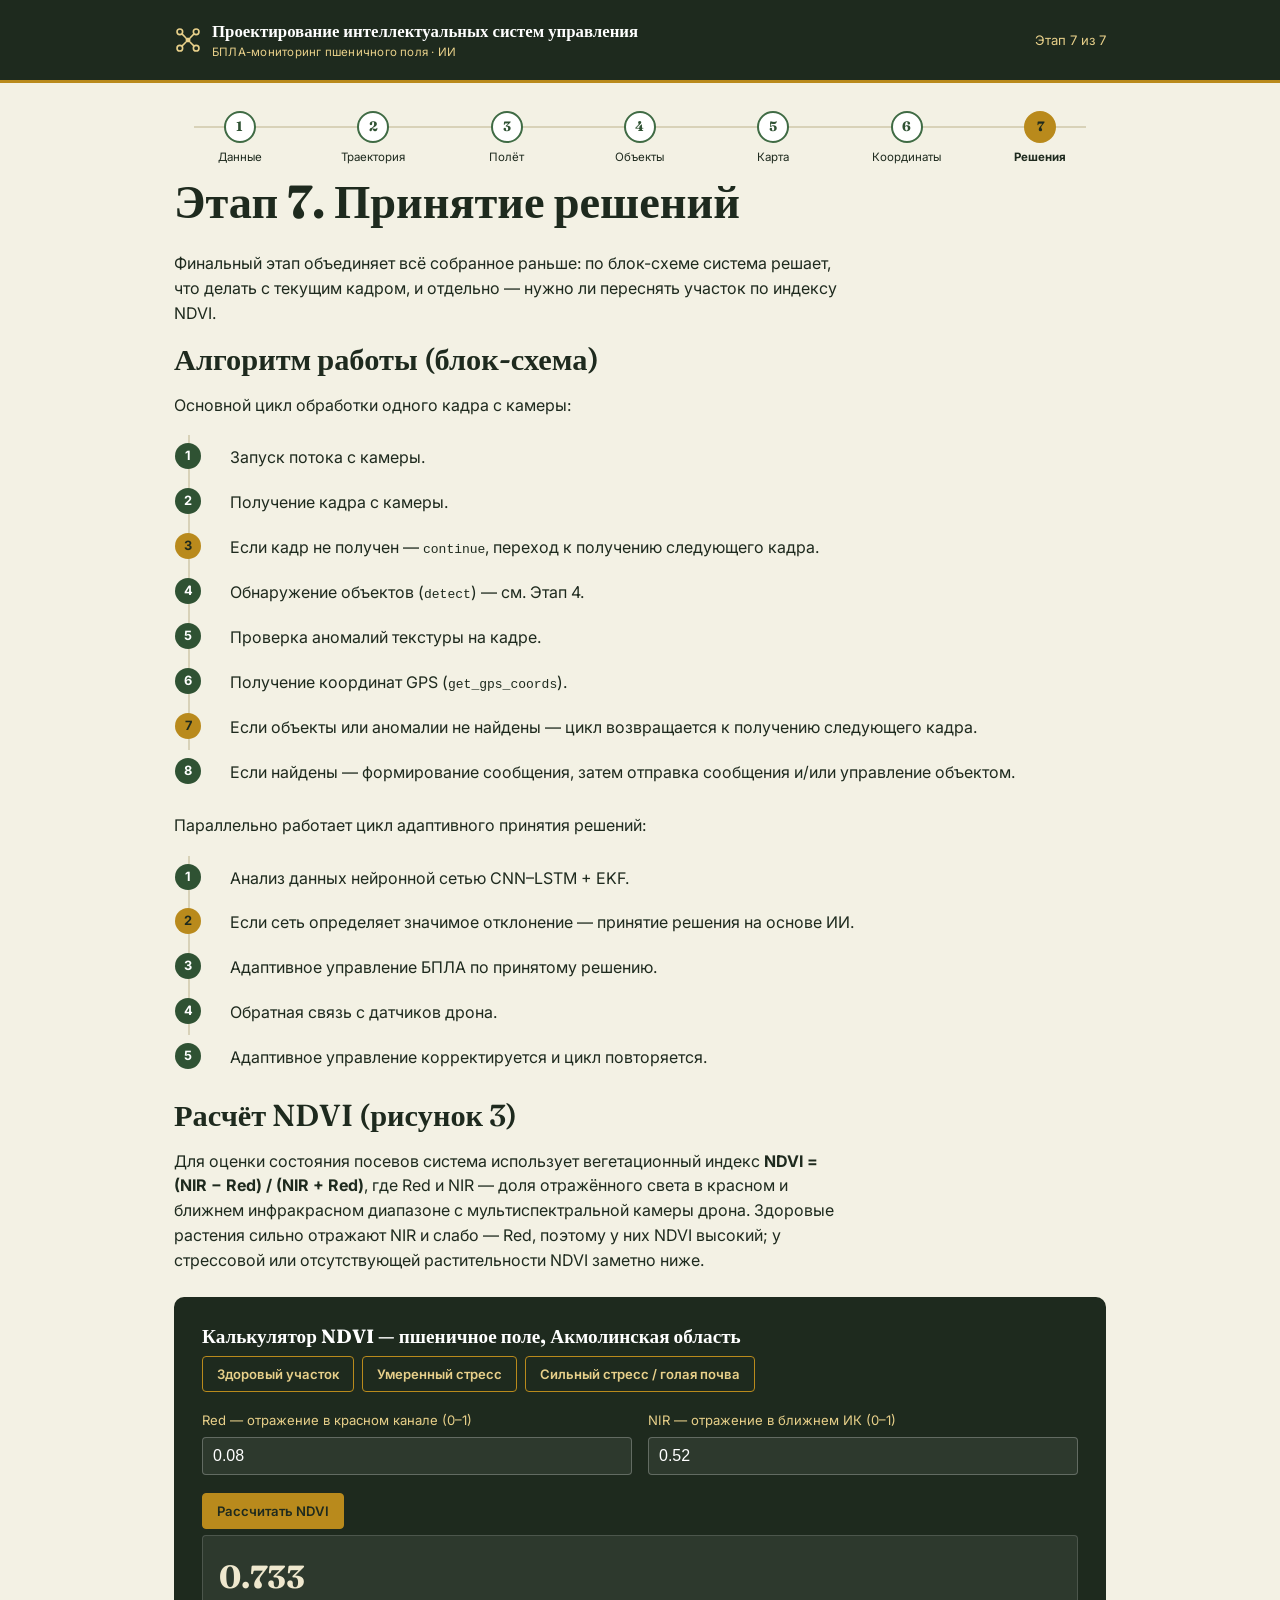
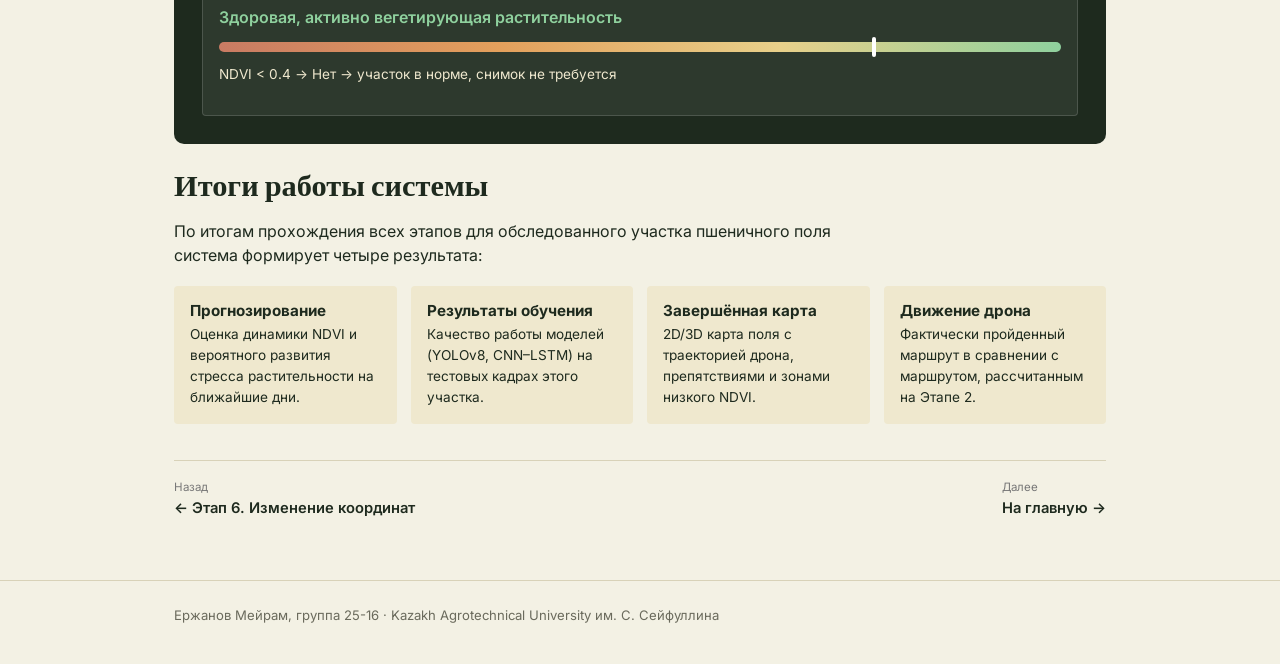
==== etap7.html @ b8118c3c "first commit" ====
<!DOCTYPE html>
<html lang="ru">
<head>
<meta charset="UTF-8">
<meta name="viewport" content="width=device-width, initial-scale=1.0">
<title>Этап 7. Принятие решений</title>
<link rel="stylesheet" href="css/style.css">
</head>
<body>

<header class="site-header">
  <div class="container">
    <a class="brand" href="index.html">
      <svg viewBox="0 0 24 24" fill="none" xmlns="http://www.w3.org/2000/svg">
        <circle cx="5" cy="5" r="2.4" stroke="#E8D08A" stroke-width="1.4"/><circle cx="19" cy="5" r="2.4" stroke="#E8D08A" stroke-width="1.4"/>
        <circle cx="5" cy="19" r="2.4" stroke="#E8D08A" stroke-width="1.4"/><circle cx="19" cy="19" r="2.4" stroke="#E8D08A" stroke-width="1.4"/>
        <line x1="6.6" y1="6.6" x2="10.3" y2="10.3" stroke="#E8D08A" stroke-width="1.4"/><line x1="17.4" y1="6.6" x2="13.7" y2="10.3" stroke="#E8D08A" stroke-width="1.4"/>
        <line x1="6.6" y1="17.4" x2="10.3" y2="13.7" stroke="#E8D08A" stroke-width="1.4"/><line x1="17.4" y1="17.4" x2="13.7" y2="13.7" stroke="#E8D08A" stroke-width="1.4"/>
        <rect x="10" y="10" width="4" height="4" rx="0.6" fill="#E8D08A"/>
      </svg>
      <span class="brand-text">Проектирование интеллектуальных систем управления<small>БПЛА-мониторинг пшеничного поля · ИИ</small></span>
    </a>
    <span class="header-tag">Этап 7 из 7</span>
  </div>
</header>

<main class="container">

  <nav class="stepper" aria-label="Этапы">
    <ul class="stepper-track">
      <li><a href="etap1.html"><span class="step-dot">1</span>Данные</a></li>
      <li><a href="etap2.html"><span class="step-dot">2</span>Траектория</a></li>
      <li><a href="etap3.html"><span class="step-dot">3</span>Полёт</a></li>
      <li><a href="etap4.html"><span class="step-dot">4</span>Объекты</a></li>
      <li><a href="etap5.html"><span class="step-dot">5</span>Карта</a></li>
      <li><a href="etap6.html"><span class="step-dot">6</span>Координаты</a></li>
      <li><a href="etap7.html"><span class="step-dot">7</span>Решения</a></li>
    </ul>
  </nav>

  <h1>Этап 7. Принятие решений</h1>
  <p class="lead">Финальный этап объединяет всё собранное раньше: по блок-схеме система решает, что делать с текущим кадром, и отдельно — нужно ли переснять участок по индексу NDVI.</p>

  <h2>Алгоритм работы (блок-схема)</h2>
  <p>Основной цикл обработки одного кадра с камеры:</p>
  <ol class="flow-list">
    <li>Запуск потока с камеры.</li>
    <li>Получение кадра с камеры.</li>
    <li class="branch">Если кадр не получен — <code>continue</code>, переход к получению следующего кадра.</li>
    <li>Обнаружение объектов (<code>detect</code>) — см. Этап 4.</li>
    <li>Проверка аномалий текстуры на кадре.</li>
    <li>Получение координат GPS (<code>get_gps_coords</code>).</li>
    <li class="branch">Если объекты или аномалии не найдены — цикл возвращается к получению следующего кадра.</li>
    <li>Если найдены — формирование сообщения, затем отправка сообщения и/или управление объектом.</li>
  </ol>

  <p>Параллельно работает цикл адаптивного принятия решений:</p>
  <ol class="flow-list">
    <li>Анализ данных нейронной сетью CNN–LSTM + EKF.</li>
    <li class="branch">Если сеть определяет значимое отклонение — принятие решения на основе ИИ.</li>
    <li>Адаптивное управление БПЛА по принятому решению.</li>
    <li>Обратная связь с датчиков дрона.</li>
    <li>Адаптивное управление корректируется и цикл повторяется.</li>
  </ol>

  <h2>Расчёт NDVI (рисунок 3)</h2>
  <p>
    Для оценки состояния посевов система использует вегетационный индекс
    <strong>NDVI = (NIR − Red) / (NIR + Red)</strong>, где Red и NIR — доля
    отражённого света в красном и ближнем инфракрасном диапазоне с
    мультиспектральной камеры дрона. Здоровые растения сильно отражают NIR
    и слабо — Red, поэтому у них NDVI высокий; у стрессовой или отсутствующей
    растительности NDVI заметно ниже.
  </p>

  <div class="ndvi-box">
    <h3>Калькулятор NDVI — пшеничное поле, Акмолинская область</h3>
    <div class="ndvi-presets">
      <button class="btn" data-preset="healthy">Здоровый участок</button>
      <button class="btn" data-preset="moderate">Умеренный стресс</button>
      <button class="btn" data-preset="severe">Сильный стресс / голая почва</button>
    </div>
    <div class="ndvi-grid">
      <div class="ndvi-field">
        <label for="red-input">Red — отражение в красном канале (0–1)</label>
        <input id="red-input" type="number" step="0.01" min="0" max="1" value="0.08">
      </div>
      <div class="ndvi-field">
        <label for="nir-input">NIR — отражение в ближнем ИК (0–1)</label>
        <input id="nir-input" type="number" step="0.01" min="0" max="1" value="0.52">
      </div>
    </div>
    <button class="btn primary" id="calc-btn">Рассчитать NDVI</button>

    <div class="ndvi-result">
      <span class="value" id="ndvi-value">—</span>
      <span class="status" id="ndvi-status"></span>
      <div class="ndvi-bar"><div class="marker" id="ndvi-marker"></div></div>
      <p id="ndvi-decision" style="margin-top:12px;font-size:.85rem;"></p>
    </div>
  </div>

  <h2>Итоги работы системы</h2>
  <p>По итогам прохождения всех этапов для обследованного участка пшеничного поля система формирует четыре результата:</p>
  <div class="results-grid">
    <div class="result-card">
      <h3>Прогнозирование</h3>
      <p>Оценка динамики NDVI и вероятного развития стресса растительности на ближайшие дни.</p>
    </div>
    <div class="result-card">
      <h3>Результаты обучения</h3>
      <p>Качество работы моделей (YOLOv8, CNN–LSTM) на тестовых кадрах этого участка.</p>
    </div>
    <div class="result-card">
      <h3>Завершённая карта</h3>
      <p>2D/3D карта поля с траекторией дрона, препятствиями и зонами низкого NDVI.</p>
    </div>
    <div class="result-card">
      <h3>Движение дрона</h3>
      <p>Фактически пройденный маршрут в сравнении с маршрутом, рассчитанным на Этапе 2.</p>
    </div>
  </div>

  <div class="stage-nav">
    <a href="etap6.html"><span class="lbl">Назад</span>← Этап 6. Изменение координат</a>
    <a href="index.html"><span class="lbl">Далее</span>На главную →</a>
  </div>

</main>

<footer class="site-footer">
  <div class="container">Ержанов Мейрам, группа 25-16 · Kazakh Agrotechnical University им. С. Сейфуллина</div>
</footer>

<script src="js/script.js"></script>
<script src="js/ndvi.js"></script>
</body>
</html>
---- css/style.css ----
/* ===========================================================
   Проектирование интеллектуальных систем управления
   Тема: поле / дрон / агрономия
   =========================================================== */

@import url('https://fonts.googleapis.com/css2?family=Fraunces:ital,opsz,wght@0,9..144,400;0,9..144,600;0,9..144,700;1,9..144,500&family=Inter:wght@400;500;600;700&display=swap');

:root{
  --field-dark:    #1E2A1E;   /* текст / тёмные панели */
  --field-green:   #2F5233;   /* основной зелёный */
  --field-green-2: #3F6B44;   /* чуть светлее, для акцентов */
  --wheat-gold:    #B98A1C;   /* пшеничный золотой — акцент */
  --wheat-gold-lt: #E8D08A;
  --wheat-pale:    #EFE8CE;   /* тёплая панель */
  --soil-brown:    #6B4A33;
  --bg:            #F3F1E4;   /* фон страницы */
  --white:         #FFFFFF;
  --line:          #D8D2B8;

  --font-display: 'Fraunces', serif;
  --font-body: 'Inter', sans-serif;

  --radius-s: 4px;
  --radius-m: 10px;
}

*{ box-sizing: border-box; }
html{ scroll-behavior: smooth; }

body{
  margin:0;
  background: var(--bg);
  color: var(--field-dark);
  font-family: var(--font-body);
  line-height: 1.55;
  -webkit-font-smoothing: antialiased;
}

h1,h2,h3{
  font-family: var(--font-display);
  font-weight: 600;
  color: var(--field-dark);
  line-height: 1.15;
  margin: 0 0 0.5em;
}
h1{ font-size: clamp(2rem, 4vw, 2.9rem); font-weight: 700; }
h2{ font-size: clamp(1.4rem, 2.6vw, 1.9rem); }
h3{ font-size: 1.15rem; font-family: var(--font-body); font-weight: 700; }

p{ max-width: 68ch; }
a{ color: var(--field-green); }

.container{
  max-width: 980px;
  margin: 0 auto;
  padding: 0 24px;
}

/* ---------- Шапка / навигация ---------- */
.site-header{
  background: var(--field-dark);
  color: var(--wheat-pale);
  padding: 18px 0;
  border-bottom: 3px solid var(--wheat-gold);
}
.site-header .container{
  display:flex;
  align-items:center;
  justify-content:space-between;
  flex-wrap: wrap;
  gap: 10px;
}
.brand{
  display:flex;
  align-items:center;
  gap: 10px;
  text-decoration:none;
  color: var(--white);
}
.brand svg{ width: 28px; height: 28px; flex-shrink:0; }
.brand-text{
  font-family: var(--font-display);
  font-weight: 700;
  font-size: 1.05rem;
  color: var(--white);
}
.brand-text small{
  display:block;
  font-family: var(--font-body);
  font-weight: 400;
  font-size: 0.72rem;
  color: var(--wheat-gold-lt);
  letter-spacing: .02em;
}
.header-tag{
  font-size: .82rem;
  color: var(--wheat-gold-lt);
}

/* ---------- Степпер (7 этапов) ---------- */
.stepper{
  margin: 28px 0 8px;
}
.stepper-track{
  display:flex;
  list-style:none;
  padding:0; margin:0;
  position: relative;
  gap: 2px;
}
.stepper-track::before{
  content:"";
  position:absolute;
  top: 15px;
  left: 20px; right: 20px;
  height: 2px;
  background: var(--line);
  z-index:0;
}
.stepper-track li{
  flex:1;
  text-align:center;
  position:relative;
  z-index:1;
}
.stepper-track a{
  display:flex;
  flex-direction:column;
  align-items:center;
  gap:6px;
  text-decoration:none;
  color: var(--field-dark);
  font-size: .72rem;
}
.step-dot{
  width:32px; height:32px;
  border-radius:50%;
  background: var(--white);
  border: 2px solid var(--field-green-2);
  display:flex; align-items:center; justify-content:center;
  font-family: var(--font-display);
  font-weight:700;
  font-size: .85rem;
  color: var(--field-green);
}
.stepper-track li.active .step-dot{
  background: var(--wheat-gold);
  border-color: var(--wheat-gold);
  color: var(--field-dark);
}
.stepper-track li.active a{ font-weight:700; }
.stepper-track a:hover .step-dot{ border-color: var(--wheat-gold); }

@media (max-width: 720px){
  .stepper-track{ flex-wrap:wrap; }
  .stepper-track::before{ display:none; }
  .stepper-track li{ flex: 0 1 23%; }
  .stepper-track a{ font-size:.65rem; }
}

/* ---------- Главная: путь по полю ---------- */
.hero{
  padding: 46px 0 10px;
}
.hero .eyebrow-img{ /* decorative field row icon, not a label */
  display:block; margin-bottom: 14px;
}
.hero p.lead{
  font-size: 1.08rem;
  color: #3A3A30;
}

.field-path{
  margin: 40px 0 10px;
  padding: 36px 24px 28px;
  background: var(--field-green);
  border-radius: var(--radius-m);
  position: relative;
  overflow:hidden;
}
.field-path::before{ /* furrow lines texture */
  content:"";
  position:absolute; inset:0;
  background: repeating-linear-gradient(
    180deg,
    rgba(255,255,255,0.035) 0px,
    rgba(255,255,255,0.035) 2px,
    transparent 2px,
    transparent 22px
  );
  pointer-events:none;
}
.field-path h2{ color: var(--wheat-gold-lt); position:relative; }
.field-path .sub{ color: var(--wheat-pale); opacity:.85; margin-bottom: 26px; position:relative; max-width: 60ch;}

.path-grid{
  display:grid;
  grid-template-columns: repeat(auto-fit, minmax(190px, 1fr));
  gap: 14px;
  position:relative;
}
.path-node{
  display:block;
  background: rgba(255,255,255,0.08);
  border: 1px solid rgba(255,255,255,0.18);
  border-radius: var(--radius-s);
  padding: 16px 16px 18px;
  text-decoration:none;
  color: var(--white);
  transition: background .15s ease, border-color .15s ease, transform .15s ease;
}
.path-node:hover{
  background: rgba(255,255,255,0.16);
  border-color: var(--wheat-gold);
  transform: translateY(-2px);
}
.path-node .n{
  font-family: var(--font-display);
  font-weight:700;
  color: var(--wheat-gold);
  font-size: .8rem;
  display:block;
  margin-bottom: 6px;
}
.path-node h3{
  color: var(--white);
  font-family: var(--font-body);
  font-size: 1rem;
  margin-bottom: 6px;
}
.path-node p{
  color: var(--wheat-pale);
  font-size: .85rem;
  margin:0;
  opacity: .9;
}

/* ---------- Панели / блоки контента ---------- */
.panel{
  background: var(--white);
  border-left: 4px solid var(--field-green-2);
  border-radius: 0 var(--radius-s) var(--radius-s) 0;
  padding: 20px 24px;
  margin: 20px 0;
}
.panel.gold{ border-left-color: var(--wheat-gold); }
.panel.soil{ border-left-color: var(--soil-brown); }

.tasklist{ margin: 10px 0 0; padding-left: 20px; }
.tasklist li{ margin-bottom: 6px; }

/* ---------- Таблица методов ИИ ---------- */
.ai-table-wrap{ overflow-x:auto; margin: 18px 0 30px; }
table.ai-table{
  border-collapse: collapse;
  width: 100%;
  font-size: .92rem;
  background: var(--white);
}
table.ai-table caption{
  text-align:left;
  font-family: var(--font-display);
  font-weight:600;
  margin-bottom: 10px;
  font-size: 1.05rem;
}
table.ai-table th, table.ai-table td{
  border: 1px solid var(--line);
  padding: 10px 12px;
  text-align:left;
  vertical-align: top;
}
table.ai-table thead th{
  background: var(--field-dark);
  color: var(--wheat-gold-lt);
  font-weight:600;
}
table.ai-table tbody tr:nth-child(odd){ background: var(--wheat-pale); }

/* ---------- Пред/след навигация по этапам ---------- */
.stage-nav{
  display:flex;
  justify-content:space-between;
  gap: 12px;
  margin: 36px 0 10px;
  padding-top: 18px;
  border-top: 1px solid var(--line);
}
.stage-nav a{
  text-decoration:none;
  color: var(--field-dark);
  font-weight:600;
  font-size: .92rem;
}
.stage-nav a:hover{ color: var(--wheat-gold); }
.stage-nav .lbl{ display:block; font-size:.72rem; color:#777; font-weight:400; }

/* ---------- NDVI калькулятор ---------- */
.ndvi-box{
  background: var(--field-dark);
  color: var(--wheat-pale);
  border-radius: var(--radius-m);
  padding: 28px;
  margin: 24px 0;
}
.ndvi-box h3{ color: var(--white); font-family: var(--font-display); font-size:1.2rem; }
.ndvi-grid{
  display:grid;
  grid-template-columns: 1fr 1fr;
  gap: 16px;
  margin: 18px 0;
}
.ndvi-field label{
  display:block; font-size:.82rem; margin-bottom: 6px; color: var(--wheat-gold-lt);
}
.ndvi-field input{
  width:100%;
  padding: 9px 10px;
  border-radius: var(--radius-s);
  border: 1px solid rgba(255,255,255,.25);
  background: rgba(255,255,255,.07);
  color: var(--white);
  font-size: 1rem;
}
.ndvi-presets{ display:flex; gap:8px; flex-wrap:wrap; margin-bottom: 18px; }
.btn{
  font-family: var(--font-body);
  font-weight:600;
  font-size:.82rem;
  padding: 9px 14px;
  border-radius: var(--radius-s);
  border: 1px solid var(--wheat-gold);
  background: transparent;
  color: var(--wheat-gold-lt);
  cursor:pointer;
}
.btn:hover{ background: var(--wheat-gold); color: var(--field-dark); }
.btn.primary{ background: var(--wheat-gold); color: var(--field-dark); }
.btn.primary:hover{ background: var(--wheat-gold-lt); }

.ndvi-result{
  margin-top: 6px;
  padding: 16px;
  border-radius: var(--radius-s);
  background: rgba(255,255,255,.07);
  border: 1px solid rgba(255,255,255,.15);
}
.ndvi-result .value{
  font-family: var(--font-display);
  font-size: 2rem;
  font-weight:700;
}
.ndvi-result .status{ font-weight:600; margin-top:4px; display:block; }
.status-healthy{ color: #8FD19E; }
.status-mild{ color: #E8D08A; }
.status-stress{ color: #E3A05C; }
.status-bare{ color: #C97B63; }
.ndvi-bar{
  height: 10px; border-radius: 5px; margin-top: 12px;
  background: linear-gradient(90deg,#C97B63,#E3A05C,#E8D08A,#8FD19E);
  position: relative;
}
.ndvi-bar .marker{
  position:absolute; top:-5px;
  width: 4px; height: 20px; background: var(--white);
  border-radius: 2px;
  transform: translateX(-50%);
}

/* ---------- Блок-схема (список шагов) ---------- */
.flow-list{
  list-style: none;
  padding:0; margin: 18px 0;
  counter-reset: flow;
}
.flow-list li{
  counter-increment: flow;
  position: relative;
  padding: 10px 0 10px 40px;
  border-left: 2px solid var(--line);
  margin-left: 14px;
}
.flow-list li::before{
  content: counter(flow);
  position:absolute; left:-15px; top:8px;
  width: 26px; height:26px; border-radius:50%;
  background: var(--field-green);
  color: var(--white);
  font-size: .8rem; font-weight:700;
  display:flex; align-items:center; justify-content:center;
}
.flow-list li.branch::before{ background: var(--wheat-gold); color: var(--field-dark); }
.flow-list li:last-child{ border-left-color: transparent; }

/* ---------- Итоги ---------- */
.results-grid{
  display:grid;
  grid-template-columns: repeat(auto-fit, minmax(200px,1fr));
  gap: 14px;
  margin: 18px 0 30px;
}
.result-card{
  background: var(--wheat-pale);
  border-radius: var(--radius-s);
  padding: 16px;
}
.result-card h3{ font-size: .95rem; margin-bottom: 4px; }
.result-card p{ font-size: .85rem; margin:0; }

/* ---------- Подвал ---------- */
.site-footer{
  margin-top: 60px;
  padding: 24px 0 40px;
  border-top: 1px solid var(--line);
  color: #6A6A5C;
  font-size: .82rem;
}
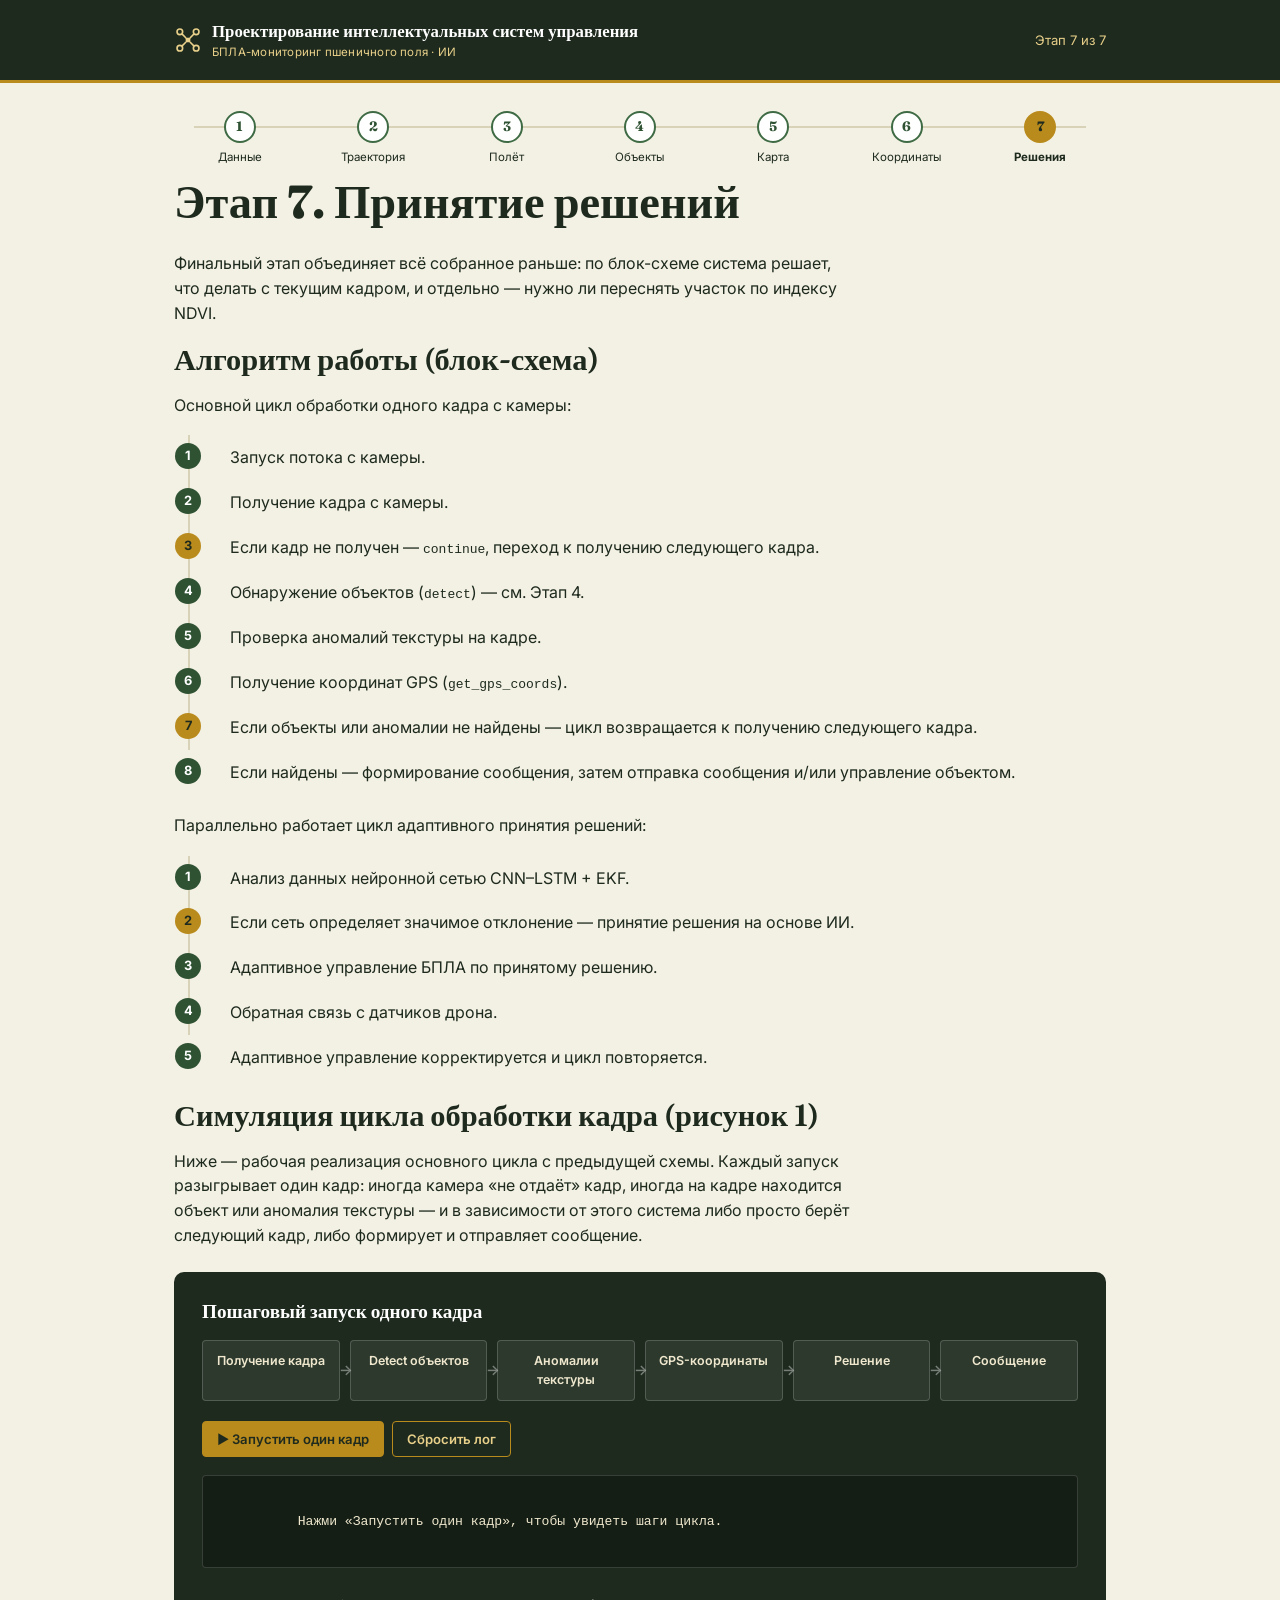
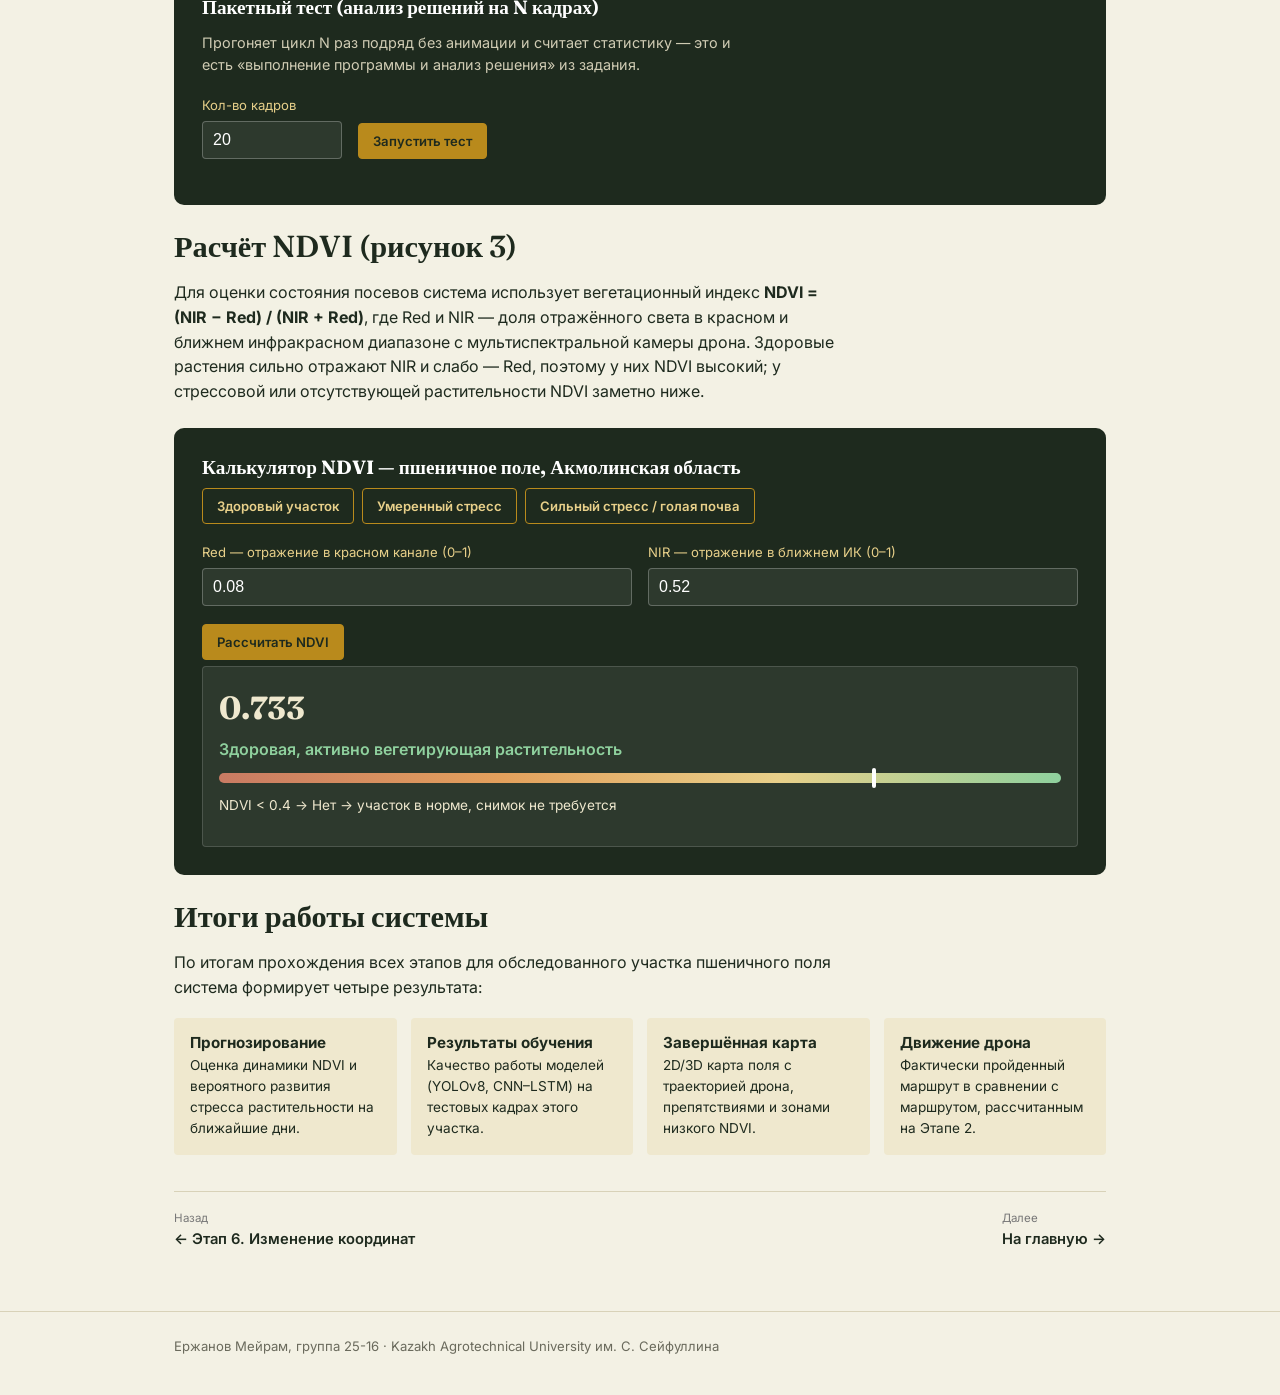
==== commit c70b65f4: "general update" ====
--- a/etap7.html
+++ b/etap7.html
@@ -1,138 +1,336 @@
-<!DOCTYPE html>
+<!doctype html>
 <html lang="ru">
-<head>
-<meta charset="UTF-8">
-<meta name="viewport" content="width=device-width, initial-scale=1.0">
-<title>Этап 7. Принятие решений</title>
-<link rel="stylesheet" href="css/style.css">
-</head>
-<body>
-
-<header class="site-header">
-  <div class="container">
-    <a class="brand" href="index.html">
-      <svg viewBox="0 0 24 24" fill="none" xmlns="http://www.w3.org/2000/svg">
-        <circle cx="5" cy="5" r="2.4" stroke="#E8D08A" stroke-width="1.4"/><circle cx="19" cy="5" r="2.4" stroke="#E8D08A" stroke-width="1.4"/>
-        <circle cx="5" cy="19" r="2.4" stroke="#E8D08A" stroke-width="1.4"/><circle cx="19" cy="19" r="2.4" stroke="#E8D08A" stroke-width="1.4"/>
-        <line x1="6.6" y1="6.6" x2="10.3" y2="10.3" stroke="#E8D08A" stroke-width="1.4"/><line x1="17.4" y1="6.6" x2="13.7" y2="10.3" stroke="#E8D08A" stroke-width="1.4"/>
-        <line x1="6.6" y1="17.4" x2="10.3" y2="13.7" stroke="#E8D08A" stroke-width="1.4"/><line x1="17.4" y1="17.4" x2="13.7" y2="13.7" stroke="#E8D08A" stroke-width="1.4"/>
-        <rect x="10" y="10" width="4" height="4" rx="0.6" fill="#E8D08A"/>
-      </svg>
-      <span class="brand-text">Проектирование интеллектуальных систем управления<small>БПЛА-мониторинг пшеничного поля · ИИ</small></span>
-    </a>
-    <span class="header-tag">Этап 7 из 7</span>
-  </div>
-</header>
-
-<main class="container">
-
-  <nav class="stepper" aria-label="Этапы">
-    <ul class="stepper-track">
-      <li><a href="etap1.html"><span class="step-dot">1</span>Данные</a></li>
-      <li><a href="etap2.html"><span class="step-dot">2</span>Траектория</a></li>
-      <li><a href="etap3.html"><span class="step-dot">3</span>Полёт</a></li>
-      <li><a href="etap4.html"><span class="step-dot">4</span>Объекты</a></li>
-      <li><a href="etap5.html"><span class="step-dot">5</span>Карта</a></li>
-      <li><a href="etap6.html"><span class="step-dot">6</span>Координаты</a></li>
-      <li><a href="etap7.html"><span class="step-dot">7</span>Решения</a></li>
-    </ul>
-  </nav>
-
-  <h1>Этап 7. Принятие решений</h1>
-  <p class="lead">Финальный этап объединяет всё собранное раньше: по блок-схеме система решает, что делать с текущим кадром, и отдельно — нужно ли переснять участок по индексу NDVI.</p>
-
-  <h2>Алгоритм работы (блок-схема)</h2>
-  <p>Основной цикл обработки одного кадра с камеры:</p>
-  <ol class="flow-list">
-    <li>Запуск потока с камеры.</li>
-    <li>Получение кадра с камеры.</li>
-    <li class="branch">Если кадр не получен — <code>continue</code>, переход к получению следующего кадра.</li>
-    <li>Обнаружение объектов (<code>detect</code>) — см. Этап 4.</li>
-    <li>Проверка аномалий текстуры на кадре.</li>
-    <li>Получение координат GPS (<code>get_gps_coords</code>).</li>
-    <li class="branch">Если объекты или аномалии не найдены — цикл возвращается к получению следующего кадра.</li>
-    <li>Если найдены — формирование сообщения, затем отправка сообщения и/или управление объектом.</li>
-  </ol>
-
-  <p>Параллельно работает цикл адаптивного принятия решений:</p>
-  <ol class="flow-list">
-    <li>Анализ данных нейронной сетью CNN–LSTM + EKF.</li>
-    <li class="branch">Если сеть определяет значимое отклонение — принятие решения на основе ИИ.</li>
-    <li>Адаптивное управление БПЛА по принятому решению.</li>
-    <li>Обратная связь с датчиков дрона.</li>
-    <li>Адаптивное управление корректируется и цикл повторяется.</li>
-  </ol>
-
-  <h2>Расчёт NDVI (рисунок 3)</h2>
-  <p>
-    Для оценки состояния посевов система использует вегетационный индекс
-    <strong>NDVI = (NIR − Red) / (NIR + Red)</strong>, где Red и NIR — доля
-    отражённого света в красном и ближнем инфракрасном диапазоне с
-    мультиспектральной камеры дрона. Здоровые растения сильно отражают NIR
-    и слабо — Red, поэтому у них NDVI высокий; у стрессовой или отсутствующей
-    растительности NDVI заметно ниже.
-  </p>
-
-  <div class="ndvi-box">
-    <h3>Калькулятор NDVI — пшеничное поле, Акмолинская область</h3>
-    <div class="ndvi-presets">
-      <button class="btn" data-preset="healthy">Здоровый участок</button>
-      <button class="btn" data-preset="moderate">Умеренный стресс</button>
-      <button class="btn" data-preset="severe">Сильный стресс / голая почва</button>
-    </div>
-    <div class="ndvi-grid">
-      <div class="ndvi-field">
-        <label for="red-input">Red — отражение в красном канале (0–1)</label>
-        <input id="red-input" type="number" step="0.01" min="0" max="1" value="0.08">
-      </div>
-      <div class="ndvi-field">
-        <label for="nir-input">NIR — отражение в ближнем ИК (0–1)</label>
-        <input id="nir-input" type="number" step="0.01" min="0" max="1" value="0.52">
-      </div>
-    </div>
-    <button class="btn primary" id="calc-btn">Рассчитать NDVI</button>
-
-    <div class="ndvi-result">
-      <span class="value" id="ndvi-value">—</span>
-      <span class="status" id="ndvi-status"></span>
-      <div class="ndvi-bar"><div class="marker" id="ndvi-marker"></div></div>
-      <p id="ndvi-decision" style="margin-top:12px;font-size:.85rem;"></p>
-    </div>
-  </div>
-
-  <h2>Итоги работы системы</h2>
-  <p>По итогам прохождения всех этапов для обследованного участка пшеничного поля система формирует четыре результата:</p>
-  <div class="results-grid">
-    <div class="result-card">
-      <h3>Прогнозирование</h3>
-      <p>Оценка динамики NDVI и вероятного развития стресса растительности на ближайшие дни.</p>
-    </div>
-    <div class="result-card">
-      <h3>Результаты обучения</h3>
-      <p>Качество работы моделей (YOLOv8, CNN–LSTM) на тестовых кадрах этого участка.</p>
-    </div>
-    <div class="result-card">
-      <h3>Завершённая карта</h3>
-      <p>2D/3D карта поля с траекторией дрона, препятствиями и зонами низкого NDVI.</p>
-    </div>
-    <div class="result-card">
-      <h3>Движение дрона</h3>
-      <p>Фактически пройденный маршрут в сравнении с маршрутом, рассчитанным на Этапе 2.</p>
-    </div>
-  </div>
-
-  <div class="stage-nav">
-    <a href="etap6.html"><span class="lbl">Назад</span>← Этап 6. Изменение координат</a>
-    <a href="index.html"><span class="lbl">Далее</span>На главную →</a>
-  </div>
-
-</main>
-
-<footer class="site-footer">
-  <div class="container">Ержанов Мейрам, группа 25-16 · Kazakh Agrotechnical University им. С. Сейфуллина</div>
-</footer>
-
-<script src="js/script.js"></script>
-<script src="js/ndvi.js"></script>
-</body>
+  <head>
+    <meta charset="UTF-8" />
+    <meta name="viewport" content="width=device-width, initial-scale=1.0" />
+    <title>Этап 7. Принятие решений</title>
+    <link rel="stylesheet" href="css/style.css" />
+  </head>
+  <body>
+    <header class="site-header">
+      <div class="container">
+        <a class="brand" href="index.html">
+          <svg
+            viewBox="0 0 24 24"
+            fill="none"
+            xmlns="http://www.w3.org/2000/svg"
+          >
+            <circle cx="5" cy="5" r="2.4" stroke="#E8D08A" stroke-width="1.4" />
+            <circle
+              cx="19"
+              cy="5"
+              r="2.4"
+              stroke="#E8D08A"
+              stroke-width="1.4"
+            />
+            <circle
+              cx="5"
+              cy="19"
+              r="2.4"
+              stroke="#E8D08A"
+              stroke-width="1.4"
+            />
+            <circle
+              cx="19"
+              cy="19"
+              r="2.4"
+              stroke="#E8D08A"
+              stroke-width="1.4"
+            />
+            <line
+              x1="6.6"
+              y1="6.6"
+              x2="10.3"
+              y2="10.3"
+              stroke="#E8D08A"
+              stroke-width="1.4"
+            />
+            <line
+              x1="17.4"
+              y1="6.6"
+              x2="13.7"
+              y2="10.3"
+              stroke="#E8D08A"
+              stroke-width="1.4"
+            />
+            <line
+              x1="6.6"
+              y1="17.4"
+              x2="10.3"
+              y2="13.7"
+              stroke="#E8D08A"
+              stroke-width="1.4"
+            />
+            <line
+              x1="17.4"
+              y1="17.4"
+              x2="13.7"
+              y2="13.7"
+              stroke="#E8D08A"
+              stroke-width="1.4"
+            />
+            <rect x="10" y="10" width="4" height="4" rx="0.6" fill="#E8D08A" />
+          </svg>
+          <span class="brand-text"
+            >Проектирование интеллектуальных систем управления<small
+              >БПЛА-мониторинг пшеничного поля · ИИ</small
+            ></span
+          >
+        </a>
+        <span class="header-tag">Этап 7 из 7</span>
+      </div>
+    </header>
+
+    <main class="container">
+      <nav class="stepper" aria-label="Этапы">
+        <ul class="stepper-track">
+          <li>
+            <a href="etap1.html"><span class="step-dot">1</span>Данные</a>
+          </li>
+          <li>
+            <a href="etap2.html"><span class="step-dot">2</span>Траектория</a>
+          </li>
+          <li>
+            <a href="etap3.html"><span class="step-dot">3</span>Полёт</a>
+          </li>
+          <li>
+            <a href="etap4.html"><span class="step-dot">4</span>Объекты</a>
+          </li>
+          <li>
+            <a href="etap5.html"><span class="step-dot">5</span>Карта</a>
+          </li>
+          <li>
+            <a href="etap6.html"><span class="step-dot">6</span>Координаты</a>
+          </li>
+          <li>
+            <a href="etap7.html"><span class="step-dot">7</span>Решения</a>
+          </li>
+        </ul>
+      </nav>
+
+      <h1>Этап 7. Принятие решений</h1>
+      <p class="lead">
+        Финальный этап объединяет всё собранное раньше: по блок-схеме система
+        решает, что делать с текущим кадром, и отдельно — нужно ли переснять
+        участок по индексу NDVI.
+      </p>
+
+      <h2>Алгоритм работы (блок-схема)</h2>
+      <p>Основной цикл обработки одного кадра с камеры:</p>
+      <ol class="flow-list">
+        <li>Запуск потока с камеры.</li>
+        <li>Получение кадра с камеры.</li>
+        <li class="branch">
+          Если кадр не получен — <code>continue</code>, переход к получению
+          следующего кадра.
+        </li>
+        <li>Обнаружение объектов (<code>detect</code>) — см. Этап 4.</li>
+        <li>Проверка аномалий текстуры на кадре.</li>
+        <li>Получение координат GPS (<code>get_gps_coords</code>).</li>
+        <li class="branch">
+          Если объекты или аномалии не найдены — цикл возвращается к получению
+          следующего кадра.
+        </li>
+        <li>
+          Если найдены — формирование сообщения, затем отправка сообщения и/или
+          управление объектом.
+        </li>
+      </ol>
+
+      <p>Параллельно работает цикл адаптивного принятия решений:</p>
+      <ol class="flow-list">
+        <li>Анализ данных нейронной сетью CNN–LSTM + EKF.</li>
+        <li class="branch">
+          Если сеть определяет значимое отклонение — принятие решения на основе
+          ИИ.
+        </li>
+        <li>Адаптивное управление БПЛА по принятому решению.</li>
+        <li>Обратная связь с датчиков дрона.</li>
+        <li>Адаптивное управление корректируется и цикл повторяется.</li>
+      </ol>
+
+      <h2>Симуляция цикла обработки кадра (рисунок 1)</h2>
+      <p>
+        Ниже — рабочая реализация основного цикла с предыдущей схемы. Каждый
+        запуск разыгрывает один кадр: иногда камера «не отдаёт» кадр, иногда на
+        кадре находится объект или аномалия текстуры — и в зависимости от этого
+        система либо просто берёт следующий кадр, либо формирует и отправляет
+        сообщение.
+      </p>
+
+      <div class="ndvi-box sim-box">
+        <h3>Пошаговый запуск одного кадра</h3>
+
+        <div class="mini-flow" aria-hidden="true">
+          <div class="mini-step" id="step-frame">Получение кадра</div>
+          <div class="mini-step" id="step-detect">Detect объектов</div>
+          <div class="mini-step" id="step-anomaly">Аномалии текстуры</div>
+          <div class="mini-step" id="step-gps">GPS-координаты</div>
+          <div class="mini-step" id="step-decision">Решение</div>
+          <div class="mini-step" id="step-message">Сообщение</div>
+        </div>
+
+        <div class="ndvi-presets">
+          <button class="btn primary" id="sim-run-btn">
+            ▶ Запустить один кадр
+          </button>
+          <button class="btn" id="sim-reset-btn">Сбросить лог</button>
+        </div>
+
+        <div class="sim-log" id="sim-log">
+          Нажми «Запустить один кадр», чтобы увидеть шаги цикла.
+        </div>
+
+        <h3 style="margin-top: 28px">
+          Пакетный тест (анализ решений на N кадрах)
+        </h3>
+        <p
+          style="
+            color: var(--wheat-pale);
+            opacity: 0.85;
+            font-size: 0.9rem;
+            max-width: 60ch;
+          "
+        >
+          Прогоняет цикл N раз подряд без анимации и считает статистику — это и
+          есть «выполнение программы и анализ решения» из задания.
+        </p>
+        <div
+          class="ndvi-grid"
+          style="grid-template-columns: 140px 1fr; align-items: end"
+        >
+          <div class="ndvi-field">
+            <label for="sim-batch-count">Кол-во кадров</label>
+            <input
+              id="sim-batch-count"
+              type="number"
+              min="1"
+              max="500"
+              value="20"
+            />
+          </div>
+          <div>
+            <button class="btn primary" id="sim-batch-btn">
+              Запустить тест
+            </button>
+          </div>
+        </div>
+        <div class="sim-stats" id="sim-stats"></div>
+      </div>
+
+      <h2>Расчёт NDVI (рисунок 3)</h2>
+      <p>
+        Для оценки состояния посевов система использует вегетационный индекс
+        <strong>NDVI = (NIR − Red) / (NIR + Red)</strong>, где Red и NIR — доля
+        отражённого света в красном и ближнем инфракрасном диапазоне с
+        мультиспектральной камеры дрона. Здоровые растения сильно отражают NIR и
+        слабо — Red, поэтому у них NDVI высокий; у стрессовой или отсутствующей
+        растительности NDVI заметно ниже.
+      </p>
+
+      <div class="ndvi-box">
+        <h3>Калькулятор NDVI — пшеничное поле, Акмолинская область</h3>
+        <div class="ndvi-presets">
+          <button class="btn" data-preset="healthy">Здоровый участок</button>
+          <button class="btn" data-preset="moderate">Умеренный стресс</button>
+          <button class="btn" data-preset="severe">
+            Сильный стресс / голая почва
+          </button>
+        </div>
+        <div class="ndvi-grid">
+          <div class="ndvi-field">
+            <label for="red-input"
+              >Red — отражение в красном канале (0–1)</label
+            >
+            <input
+              id="red-input"
+              type="number"
+              step="0.01"
+              min="0"
+              max="1"
+              value="0.08"
+            />
+          </div>
+          <div class="ndvi-field">
+            <label for="nir-input">NIR — отражение в ближнем ИК (0–1)</label>
+            <input
+              id="nir-input"
+              type="number"
+              step="0.01"
+              min="0"
+              max="1"
+              value="0.52"
+            />
+          </div>
+        </div>
+        <button class="btn primary" id="calc-btn">Рассчитать NDVI</button>
+
+        <div class="ndvi-result">
+          <span class="value" id="ndvi-value">—</span>
+          <span class="status" id="ndvi-status"></span>
+          <div class="ndvi-bar">
+            <div class="marker" id="ndvi-marker"></div>
+          </div>
+          <p
+            id="ndvi-decision"
+            style="margin-top: 12px; font-size: 0.85rem"
+          ></p>
+        </div>
+      </div>
+
+      <h2>Итоги работы системы</h2>
+      <p>
+        По итогам прохождения всех этапов для обследованного участка пшеничного
+        поля система формирует четыре результата:
+      </p>
+      <div class="results-grid">
+        <div class="result-card">
+          <h3>Прогнозирование</h3>
+          <p>
+            Оценка динамики NDVI и вероятного развития стресса растительности на
+            ближайшие дни.
+          </p>
+        </div>
+        <div class="result-card">
+          <h3>Результаты обучения</h3>
+          <p>
+            Качество работы моделей (YOLOv8, CNN–LSTM) на тестовых кадрах этого
+            участка.
+          </p>
+        </div>
+        <div class="result-card">
+          <h3>Завершённая карта</h3>
+          <p>
+            2D/3D карта поля с траекторией дрона, препятствиями и зонами низкого
+            NDVI.
+          </p>
+        </div>
+        <div class="result-card">
+          <h3>Движение дрона</h3>
+          <p>
+            Фактически пройденный маршрут в сравнении с маршрутом, рассчитанным
+            на Этапе 2.
+          </p>
+        </div>
+      </div>
+
+      <div class="stage-nav">
+        <a href="etap6.html"
+          ><span class="lbl">Назад</span>← Этап 6. Изменение координат</a
+        >
+        <a href="index.html"><span class="lbl">Далее</span>На главную →</a>
+      </div>
+    </main>
+
+    <footer class="site-footer">
+      <div class="container">
+        Ержанов Мейрам, группа 25-16 · Kazakh Agrotechnical University им. С.
+        Сейфуллина
+      </div>
+    </footer>
+
+    <script src="js/script.js"></script>
+    <script src="js/ndvi.js"></script>
+    <script src="js/frame-cycle-sim.js"></script>
+  </body>
 </html>
--- a/css/style.css
+++ b/css/style.css
@@ -3,32 +3,36 @@
    Тема: поле / дрон / агрономия
    =========================================================== */
 
-@import url('https://fonts.googleapis.com/css2?family=Fraunces:ital,opsz,wght@0,9..144,400;0,9..144,600;0,9..144,700;1,9..144,500&family=Inter:wght@400;500;600;700&display=swap');
-
-:root{
-  --field-dark:    #1E2A1E;   /* текст / тёмные панели */
-  --field-green:   #2F5233;   /* основной зелёный */
-  --field-green-2: #3F6B44;   /* чуть светлее, для акцентов */
-  --wheat-gold:    #B98A1C;   /* пшеничный золотой — акцент */
-  --wheat-gold-lt: #E8D08A;
-  --wheat-pale:    #EFE8CE;   /* тёплая панель */
-  --soil-brown:    #6B4A33;
-  --bg:            #F3F1E4;   /* фон страницы */
-  --white:         #FFFFFF;
-  --line:          #D8D2B8;
-
-  --font-display: 'Fraunces', serif;
-  --font-body: 'Inter', sans-serif;
+@import url("https://fonts.googleapis.com/css2?family=Fraunces:ital,opsz,wght@0,9..144,400;0,9..144,600;0,9..144,700;1,9..144,500&family=Inter:wght@400;500;600;700&display=swap");
+
+:root {
+  --field-dark: #1e2a1e; /* текст / тёмные панели */
+  --field-green: #2f5233; /* основной зелёный */
+  --field-green-2: #3f6b44; /* чуть светлее, для акцентов */
+  --wheat-gold: #b98a1c; /* пшеничный золотой — акцент */
+  --wheat-gold-lt: #e8d08a;
+  --wheat-pale: #efe8ce; /* тёплая панель */
+  --soil-brown: #6b4a33;
+  --bg: #f3f1e4; /* фон страницы */
+  --white: #ffffff;
+  --line: #d8d2b8;
+
+  --font-display: "Fraunces", serif;
+  --font-body: "Inter", sans-serif;
 
   --radius-s: 4px;
   --radius-m: 10px;
 }
 
-*{ box-sizing: border-box; }
-html{ scroll-behavior: smooth; }
-
-body{
-  margin:0;
+* {
+  box-sizing: border-box;
+}
+html {
+  scroll-behavior: smooth;
+}
+
+body {
+  margin: 0;
   background: var(--bg);
   color: var(--field-dark);
   font-family: var(--font-body);
@@ -36,382 +40,606 @@
   -webkit-font-smoothing: antialiased;
 }
 
-h1,h2,h3{
+h1,
+h2,
+h3 {
   font-family: var(--font-display);
   font-weight: 600;
   color: var(--field-dark);
   line-height: 1.15;
   margin: 0 0 0.5em;
 }
-h1{ font-size: clamp(2rem, 4vw, 2.9rem); font-weight: 700; }
-h2{ font-size: clamp(1.4rem, 2.6vw, 1.9rem); }
-h3{ font-size: 1.15rem; font-family: var(--font-body); font-weight: 700; }
-
-p{ max-width: 68ch; }
-a{ color: var(--field-green); }
-
-.container{
+h1 {
+  font-size: clamp(2rem, 4vw, 2.9rem);
+  font-weight: 700;
+}
+h2 {
+  font-size: clamp(1.4rem, 2.6vw, 1.9rem);
+}
+h3 {
+  font-size: 1.15rem;
+  font-family: var(--font-body);
+  font-weight: 700;
+}
+
+p {
+  max-width: 68ch;
+}
+a {
+  color: var(--field-green);
+}
+
+.container {
   max-width: 980px;
   margin: 0 auto;
   padding: 0 24px;
 }
 
 /* ---------- Шапка / навигация ---------- */
-.site-header{
+.site-header {
   background: var(--field-dark);
   color: var(--wheat-pale);
   padding: 18px 0;
   border-bottom: 3px solid var(--wheat-gold);
 }
-.site-header .container{
-  display:flex;
-  align-items:center;
-  justify-content:space-between;
+.site-header .container {
+  display: flex;
+  align-items: center;
+  justify-content: space-between;
   flex-wrap: wrap;
   gap: 10px;
 }
-.brand{
-  display:flex;
-  align-items:center;
+.brand {
+  display: flex;
+  align-items: center;
   gap: 10px;
-  text-decoration:none;
+  text-decoration: none;
   color: var(--white);
 }
-.brand svg{ width: 28px; height: 28px; flex-shrink:0; }
-.brand-text{
+.brand svg {
+  width: 28px;
+  height: 28px;
+  flex-shrink: 0;
+}
+.brand-text {
   font-family: var(--font-display);
   font-weight: 700;
   font-size: 1.05rem;
   color: var(--white);
 }
-.brand-text small{
-  display:block;
+.brand-text small {
+  display: block;
   font-family: var(--font-body);
   font-weight: 400;
   font-size: 0.72rem;
   color: var(--wheat-gold-lt);
-  letter-spacing: .02em;
-}
-.header-tag{
-  font-size: .82rem;
+  letter-spacing: 0.02em;
+}
+.header-tag {
+  font-size: 0.82rem;
   color: var(--wheat-gold-lt);
 }
 
 /* ---------- Степпер (7 этапов) ---------- */
-.stepper{
+.stepper {
   margin: 28px 0 8px;
 }
-.stepper-track{
-  display:flex;
-  list-style:none;
-  padding:0; margin:0;
+.stepper-track {
+  display: flex;
+  list-style: none;
+  padding: 0;
+  margin: 0;
   position: relative;
   gap: 2px;
 }
-.stepper-track::before{
-  content:"";
-  position:absolute;
+.stepper-track::before {
+  content: "";
+  position: absolute;
   top: 15px;
-  left: 20px; right: 20px;
+  left: 20px;
+  right: 20px;
   height: 2px;
   background: var(--line);
-  z-index:0;
-}
-.stepper-track li{
-  flex:1;
-  text-align:center;
-  position:relative;
-  z-index:1;
-}
-.stepper-track a{
-  display:flex;
-  flex-direction:column;
-  align-items:center;
-  gap:6px;
-  text-decoration:none;
-  color: var(--field-dark);
-  font-size: .72rem;
-}
-.step-dot{
-  width:32px; height:32px;
-  border-radius:50%;
+  z-index: 0;
+}
+.stepper-track li {
+  flex: 1;
+  text-align: center;
+  position: relative;
+  z-index: 1;
+}
+.stepper-track a {
+  display: flex;
+  flex-direction: column;
+  align-items: center;
+  gap: 6px;
+  text-decoration: none;
+  color: var(--field-dark);
+  font-size: 0.72rem;
+}
+.step-dot {
+  width: 32px;
+  height: 32px;
+  border-radius: 50%;
   background: var(--white);
   border: 2px solid var(--field-green-2);
-  display:flex; align-items:center; justify-content:center;
-  font-family: var(--font-display);
-  font-weight:700;
-  font-size: .85rem;
+  display: flex;
+  align-items: center;
+  justify-content: center;
+  font-family: var(--font-display);
+  font-weight: 700;
+  font-size: 0.85rem;
   color: var(--field-green);
 }
-.stepper-track li.active .step-dot{
+.stepper-track li.active .step-dot {
   background: var(--wheat-gold);
   border-color: var(--wheat-gold);
   color: var(--field-dark);
 }
-.stepper-track li.active a{ font-weight:700; }
-.stepper-track a:hover .step-dot{ border-color: var(--wheat-gold); }
-
-@media (max-width: 720px){
-  .stepper-track{ flex-wrap:wrap; }
-  .stepper-track::before{ display:none; }
-  .stepper-track li{ flex: 0 1 23%; }
-  .stepper-track a{ font-size:.65rem; }
+.stepper-track li.active a {
+  font-weight: 700;
+}
+.stepper-track a:hover .step-dot {
+  border-color: var(--wheat-gold);
+}
+
+@media (max-width: 720px) {
+  .stepper-track {
+    flex-wrap: wrap;
+  }
+  .stepper-track::before {
+    display: none;
+  }
+  .stepper-track li {
+    flex: 0 1 23%;
+  }
+  .stepper-track a {
+    font-size: 0.65rem;
+  }
 }
 
 /* ---------- Главная: путь по полю ---------- */
-.hero{
+.hero {
   padding: 46px 0 10px;
 }
-.hero .eyebrow-img{ /* decorative field row icon, not a label */
-  display:block; margin-bottom: 14px;
-}
-.hero p.lead{
+.hero .eyebrow-img {
+  /* decorative field row icon, not a label */
+  display: block;
+  margin-bottom: 14px;
+}
+.hero p.lead {
   font-size: 1.08rem;
-  color: #3A3A30;
-}
-
-.field-path{
+  color: #3a3a30;
+}
+
+.field-path {
   margin: 40px 0 10px;
   padding: 36px 24px 28px;
   background: var(--field-green);
   border-radius: var(--radius-m);
   position: relative;
-  overflow:hidden;
-}
-.field-path::before{ /* furrow lines texture */
-  content:"";
-  position:absolute; inset:0;
+  overflow: hidden;
+}
+.field-path::before {
+  /* furrow lines texture */
+  content: "";
+  position: absolute;
+  inset: 0;
   background: repeating-linear-gradient(
     180deg,
-    rgba(255,255,255,0.035) 0px,
-    rgba(255,255,255,0.035) 2px,
+    rgba(255, 255, 255, 0.035) 0px,
+    rgba(255, 255, 255, 0.035) 2px,
     transparent 2px,
     transparent 22px
   );
-  pointer-events:none;
-}
-.field-path h2{ color: var(--wheat-gold-lt); position:relative; }
-.field-path .sub{ color: var(--wheat-pale); opacity:.85; margin-bottom: 26px; position:relative; max-width: 60ch;}
-
-.path-grid{
-  display:grid;
+  pointer-events: none;
+}
+.field-path h2 {
+  color: var(--wheat-gold-lt);
+  position: relative;
+}
+.field-path .sub {
+  color: var(--wheat-pale);
+  opacity: 0.85;
+  margin-bottom: 26px;
+  position: relative;
+  max-width: 60ch;
+}
+
+.path-grid {
+  display: grid;
   grid-template-columns: repeat(auto-fit, minmax(190px, 1fr));
   gap: 14px;
-  position:relative;
-}
-.path-node{
-  display:block;
-  background: rgba(255,255,255,0.08);
-  border: 1px solid rgba(255,255,255,0.18);
+  position: relative;
+}
+.path-node {
+  display: block;
+  background: rgba(255, 255, 255, 0.08);
+  border: 1px solid rgba(255, 255, 255, 0.18);
   border-radius: var(--radius-s);
   padding: 16px 16px 18px;
-  text-decoration:none;
+  text-decoration: none;
   color: var(--white);
-  transition: background .15s ease, border-color .15s ease, transform .15s ease;
-}
-.path-node:hover{
-  background: rgba(255,255,255,0.16);
+  transition:
+    background 0.15s ease,
+    border-color 0.15s ease,
+    transform 0.15s ease;
+}
+.path-node:hover {
+  background: rgba(255, 255, 255, 0.16);
   border-color: var(--wheat-gold);
   transform: translateY(-2px);
 }
-.path-node .n{
-  font-family: var(--font-display);
-  font-weight:700;
+.path-node .n {
+  font-family: var(--font-display);
+  font-weight: 700;
   color: var(--wheat-gold);
-  font-size: .8rem;
-  display:block;
+  font-size: 0.8rem;
+  display: block;
   margin-bottom: 6px;
 }
-.path-node h3{
+.path-node h3 {
   color: var(--white);
   font-family: var(--font-body);
   font-size: 1rem;
   margin-bottom: 6px;
 }
-.path-node p{
+.path-node p {
   color: var(--wheat-pale);
-  font-size: .85rem;
-  margin:0;
-  opacity: .9;
+  font-size: 0.85rem;
+  margin: 0;
+  opacity: 0.9;
 }
 
 /* ---------- Панели / блоки контента ---------- */
-.panel{
+.panel {
   background: var(--white);
   border-left: 4px solid var(--field-green-2);
   border-radius: 0 var(--radius-s) var(--radius-s) 0;
   padding: 20px 24px;
   margin: 20px 0;
 }
-.panel.gold{ border-left-color: var(--wheat-gold); }
-.panel.soil{ border-left-color: var(--soil-brown); }
-
-.tasklist{ margin: 10px 0 0; padding-left: 20px; }
-.tasklist li{ margin-bottom: 6px; }
+.panel.gold {
+  border-left-color: var(--wheat-gold);
+}
+.panel.soil {
+  border-left-color: var(--soil-brown);
+}
+
+.tasklist {
+  margin: 10px 0 0;
+  padding-left: 20px;
+}
+.tasklist li {
+  margin-bottom: 6px;
+}
 
 /* ---------- Таблица методов ИИ ---------- */
-.ai-table-wrap{ overflow-x:auto; margin: 18px 0 30px; }
-table.ai-table{
+.ai-table-wrap {
+  overflow-x: auto;
+  margin: 18px 0 30px;
+}
+table.ai-table {
   border-collapse: collapse;
   width: 100%;
-  font-size: .92rem;
+  font-size: 0.92rem;
   background: var(--white);
 }
-table.ai-table caption{
-  text-align:left;
-  font-family: var(--font-display);
-  font-weight:600;
+table.ai-table caption {
+  text-align: left;
+  font-family: var(--font-display);
+  font-weight: 600;
   margin-bottom: 10px;
   font-size: 1.05rem;
 }
-table.ai-table th, table.ai-table td{
+table.ai-table th,
+table.ai-table td {
   border: 1px solid var(--line);
   padding: 10px 12px;
-  text-align:left;
+  text-align: left;
   vertical-align: top;
 }
-table.ai-table thead th{
+table.ai-table thead th {
   background: var(--field-dark);
   color: var(--wheat-gold-lt);
-  font-weight:600;
-}
-table.ai-table tbody tr:nth-child(odd){ background: var(--wheat-pale); }
+  font-weight: 600;
+}
+table.ai-table tbody tr:nth-child(odd) {
+  background: var(--wheat-pale);
+}
 
 /* ---------- Пред/след навигация по этапам ---------- */
-.stage-nav{
-  display:flex;
-  justify-content:space-between;
+.stage-nav {
+  display: flex;
+  justify-content: space-between;
   gap: 12px;
   margin: 36px 0 10px;
   padding-top: 18px;
   border-top: 1px solid var(--line);
 }
-.stage-nav a{
-  text-decoration:none;
-  color: var(--field-dark);
-  font-weight:600;
-  font-size: .92rem;
-}
-.stage-nav a:hover{ color: var(--wheat-gold); }
-.stage-nav .lbl{ display:block; font-size:.72rem; color:#777; font-weight:400; }
+.stage-nav a {
+  text-decoration: none;
+  color: var(--field-dark);
+  font-weight: 600;
+  font-size: 0.92rem;
+}
+.stage-nav a:hover {
+  color: var(--wheat-gold);
+}
+.stage-nav .lbl {
+  display: block;
+  font-size: 0.72rem;
+  color: #777;
+  font-weight: 400;
+}
 
 /* ---------- NDVI калькулятор ---------- */
-.ndvi-box{
+.ndvi-box {
   background: var(--field-dark);
   color: var(--wheat-pale);
   border-radius: var(--radius-m);
   padding: 28px;
   margin: 24px 0;
 }
-.ndvi-box h3{ color: var(--white); font-family: var(--font-display); font-size:1.2rem; }
-.ndvi-grid{
-  display:grid;
+.ndvi-box h3 {
+  color: var(--white);
+  font-family: var(--font-display);
+  font-size: 1.2rem;
+}
+.ndvi-grid {
+  display: grid;
   grid-template-columns: 1fr 1fr;
   gap: 16px;
   margin: 18px 0;
 }
-.ndvi-field label{
-  display:block; font-size:.82rem; margin-bottom: 6px; color: var(--wheat-gold-lt);
-}
-.ndvi-field input{
-  width:100%;
+.ndvi-field label {
+  display: block;
+  font-size: 0.82rem;
+  margin-bottom: 6px;
+  color: var(--wheat-gold-lt);
+}
+.ndvi-field input {
+  width: 100%;
   padding: 9px 10px;
   border-radius: var(--radius-s);
-  border: 1px solid rgba(255,255,255,.25);
-  background: rgba(255,255,255,.07);
+  border: 1px solid rgba(255, 255, 255, 0.25);
+  background: rgba(255, 255, 255, 0.07);
   color: var(--white);
   font-size: 1rem;
 }
-.ndvi-presets{ display:flex; gap:8px; flex-wrap:wrap; margin-bottom: 18px; }
-.btn{
+.ndvi-presets {
+  display: flex;
+  gap: 8px;
+  flex-wrap: wrap;
+  margin-bottom: 18px;
+}
+.btn {
   font-family: var(--font-body);
-  font-weight:600;
-  font-size:.82rem;
+  font-weight: 600;
+  font-size: 0.82rem;
   padding: 9px 14px;
   border-radius: var(--radius-s);
   border: 1px solid var(--wheat-gold);
   background: transparent;
   color: var(--wheat-gold-lt);
-  cursor:pointer;
-}
-.btn:hover{ background: var(--wheat-gold); color: var(--field-dark); }
-.btn.primary{ background: var(--wheat-gold); color: var(--field-dark); }
-.btn.primary:hover{ background: var(--wheat-gold-lt); }
-
-.ndvi-result{
+  cursor: pointer;
+}
+.btn:hover {
+  background: var(--wheat-gold);
+  color: var(--field-dark);
+}
+.btn.primary {
+  background: var(--wheat-gold);
+  color: var(--field-dark);
+}
+.btn.primary:hover {
+  background: var(--wheat-gold-lt);
+}
+
+.ndvi-result {
   margin-top: 6px;
   padding: 16px;
   border-radius: var(--radius-s);
-  background: rgba(255,255,255,.07);
-  border: 1px solid rgba(255,255,255,.15);
-}
-.ndvi-result .value{
+  background: rgba(255, 255, 255, 0.07);
+  border: 1px solid rgba(255, 255, 255, 0.15);
+}
+.ndvi-result .value {
   font-family: var(--font-display);
   font-size: 2rem;
-  font-weight:700;
-}
-.ndvi-result .status{ font-weight:600; margin-top:4px; display:block; }
-.status-healthy{ color: #8FD19E; }
-.status-mild{ color: #E8D08A; }
-.status-stress{ color: #E3A05C; }
-.status-bare{ color: #C97B63; }
-.ndvi-bar{
-  height: 10px; border-radius: 5px; margin-top: 12px;
-  background: linear-gradient(90deg,#C97B63,#E3A05C,#E8D08A,#8FD19E);
-  position: relative;
-}
-.ndvi-bar .marker{
-  position:absolute; top:-5px;
-  width: 4px; height: 20px; background: var(--white);
+  font-weight: 700;
+}
+.ndvi-result .status {
+  font-weight: 600;
+  margin-top: 4px;
+  display: block;
+}
+.status-healthy {
+  color: #8fd19e;
+}
+.status-mild {
+  color: #e8d08a;
+}
+.status-stress {
+  color: #e3a05c;
+}
+.status-bare {
+  color: #c97b63;
+}
+.ndvi-bar {
+  height: 10px;
+  border-radius: 5px;
+  margin-top: 12px;
+  background: linear-gradient(90deg, #c97b63, #e3a05c, #e8d08a, #8fd19e);
+  position: relative;
+}
+.ndvi-bar .marker {
+  position: absolute;
+  top: -5px;
+  width: 4px;
+  height: 20px;
+  background: var(--white);
   border-radius: 2px;
   transform: translateX(-50%);
 }
 
+/* ---------- Симулятор цикла обработки кадра ---------- */
+.mini-flow {
+  display: flex;
+  flex-wrap: wrap;
+  gap: 10px;
+  margin: 18px 0 20px;
+}
+.mini-step {
+  flex: 1 1 130px;
+  text-align: center;
+  padding: 10px 8px;
+  font-size: 0.78rem;
+  font-weight: 600;
+  border-radius: var(--radius-s);
+  background: rgba(255, 255, 255, 0.07);
+  border: 1px solid rgba(255, 255, 255, 0.18);
+  color: var(--wheat-pale);
+  position: relative;
+  transition:
+    background 0.2s ease,
+    border-color 0.2s ease,
+    color 0.2s ease;
+}
+.mini-step:not(:last-child)::after {
+  content: "→";
+  position: absolute;
+  right: -14px;
+  top: 50%;
+  transform: translateY(-50%);
+  color: rgba(255, 255, 255, 0.4);
+  font-size: 0.9rem;
+}
+.mini-step.active {
+  background: var(--wheat-gold);
+  border-color: var(--wheat-gold);
+  color: var(--field-dark);
+}
+.mini-step.skip {
+  opacity: 0.35;
+}
+
+.sim-log {
+  font-family: "Courier New", monospace;
+  font-size: 0.82rem;
+  background: rgba(0, 0, 0, 0.28);
+  border: 1px solid rgba(255, 255, 255, 0.15);
+  border-radius: var(--radius-s);
+  padding: 14px 16px;
+  max-height: 220px;
+  overflow-y: auto;
+  white-space: pre-wrap;
+  color: var(--wheat-pale);
+  line-height: 1.6;
+}
+.sim-log .log-ok {
+  color: #8fd19e;
+}
+.sim-log .log-warn {
+  color: #e8d08a;
+}
+.sim-log .log-alert {
+  color: #e3a05c;
+}
+.sim-log .log-dim {
+  color: #9c9c8e;
+}
+
+.sim-stats {
+  margin-top: 16px;
+}
+.sim-stats-grid {
+  display: grid;
+  grid-template-columns: repeat(auto-fit, minmax(140px, 1fr));
+  gap: 10px;
+}
+.sim-stat {
+  background: rgba(255, 255, 255, 0.07);
+  border: 1px solid rgba(255, 255, 255, 0.15);
+  border-radius: var(--radius-s);
+  padding: 12px 14px;
+}
+.sim-stat .num {
+  font-family: var(--font-display);
+  font-size: 1.5rem;
+  font-weight: 700;
+  color: var(--wheat-gold);
+  display: block;
+}
+.sim-stat .lbl {
+  font-size: 0.75rem;
+  color: var(--wheat-pale);
+  opacity: 0.85;
+}
+
 /* ---------- Блок-схема (список шагов) ---------- */
-.flow-list{
+.flow-list {
   list-style: none;
-  padding:0; margin: 18px 0;
+  padding: 0;
+  margin: 18px 0;
   counter-reset: flow;
 }
-.flow-list li{
+.flow-list li {
   counter-increment: flow;
   position: relative;
   padding: 10px 0 10px 40px;
   border-left: 2px solid var(--line);
   margin-left: 14px;
 }
-.flow-list li::before{
+.flow-list li::before {
   content: counter(flow);
-  position:absolute; left:-15px; top:8px;
-  width: 26px; height:26px; border-radius:50%;
+  position: absolute;
+  left: -15px;
+  top: 8px;
+  width: 26px;
+  height: 26px;
+  border-radius: 50%;
   background: var(--field-green);
   color: var(--white);
-  font-size: .8rem; font-weight:700;
-  display:flex; align-items:center; justify-content:center;
-}
-.flow-list li.branch::before{ background: var(--wheat-gold); color: var(--field-dark); }
-.flow-list li:last-child{ border-left-color: transparent; }
+  font-size: 0.8rem;
+  font-weight: 700;
+  display: flex;
+  align-items: center;
+  justify-content: center;
+}
+.flow-list li.branch::before {
+  background: var(--wheat-gold);
+  color: var(--field-dark);
+}
+.flow-list li:last-child {
+  border-left-color: transparent;
+}
 
 /* ---------- Итоги ---------- */
-.results-grid{
-  display:grid;
-  grid-template-columns: repeat(auto-fit, minmax(200px,1fr));
+.results-grid {
+  display: grid;
+  grid-template-columns: repeat(auto-fit, minmax(200px, 1fr));
   gap: 14px;
   margin: 18px 0 30px;
 }
-.result-card{
+.result-card {
   background: var(--wheat-pale);
   border-radius: var(--radius-s);
   padding: 16px;
 }
-.result-card h3{ font-size: .95rem; margin-bottom: 4px; }
-.result-card p{ font-size: .85rem; margin:0; }
+.result-card h3 {
+  font-size: 0.95rem;
+  margin-bottom: 4px;
+}
+.result-card p {
+  font-size: 0.85rem;
+  margin: 0;
+}
 
 /* ---------- Подвал ---------- */
-.site-footer{
+.site-footer {
   margin-top: 60px;
   padding: 24px 0 40px;
   border-top: 1px solid var(--line);
-  color: #6A6A5C;
-  font-size: .82rem;
-}
+  color: #6a6a5c;
+  font-size: 0.82rem;
+}
